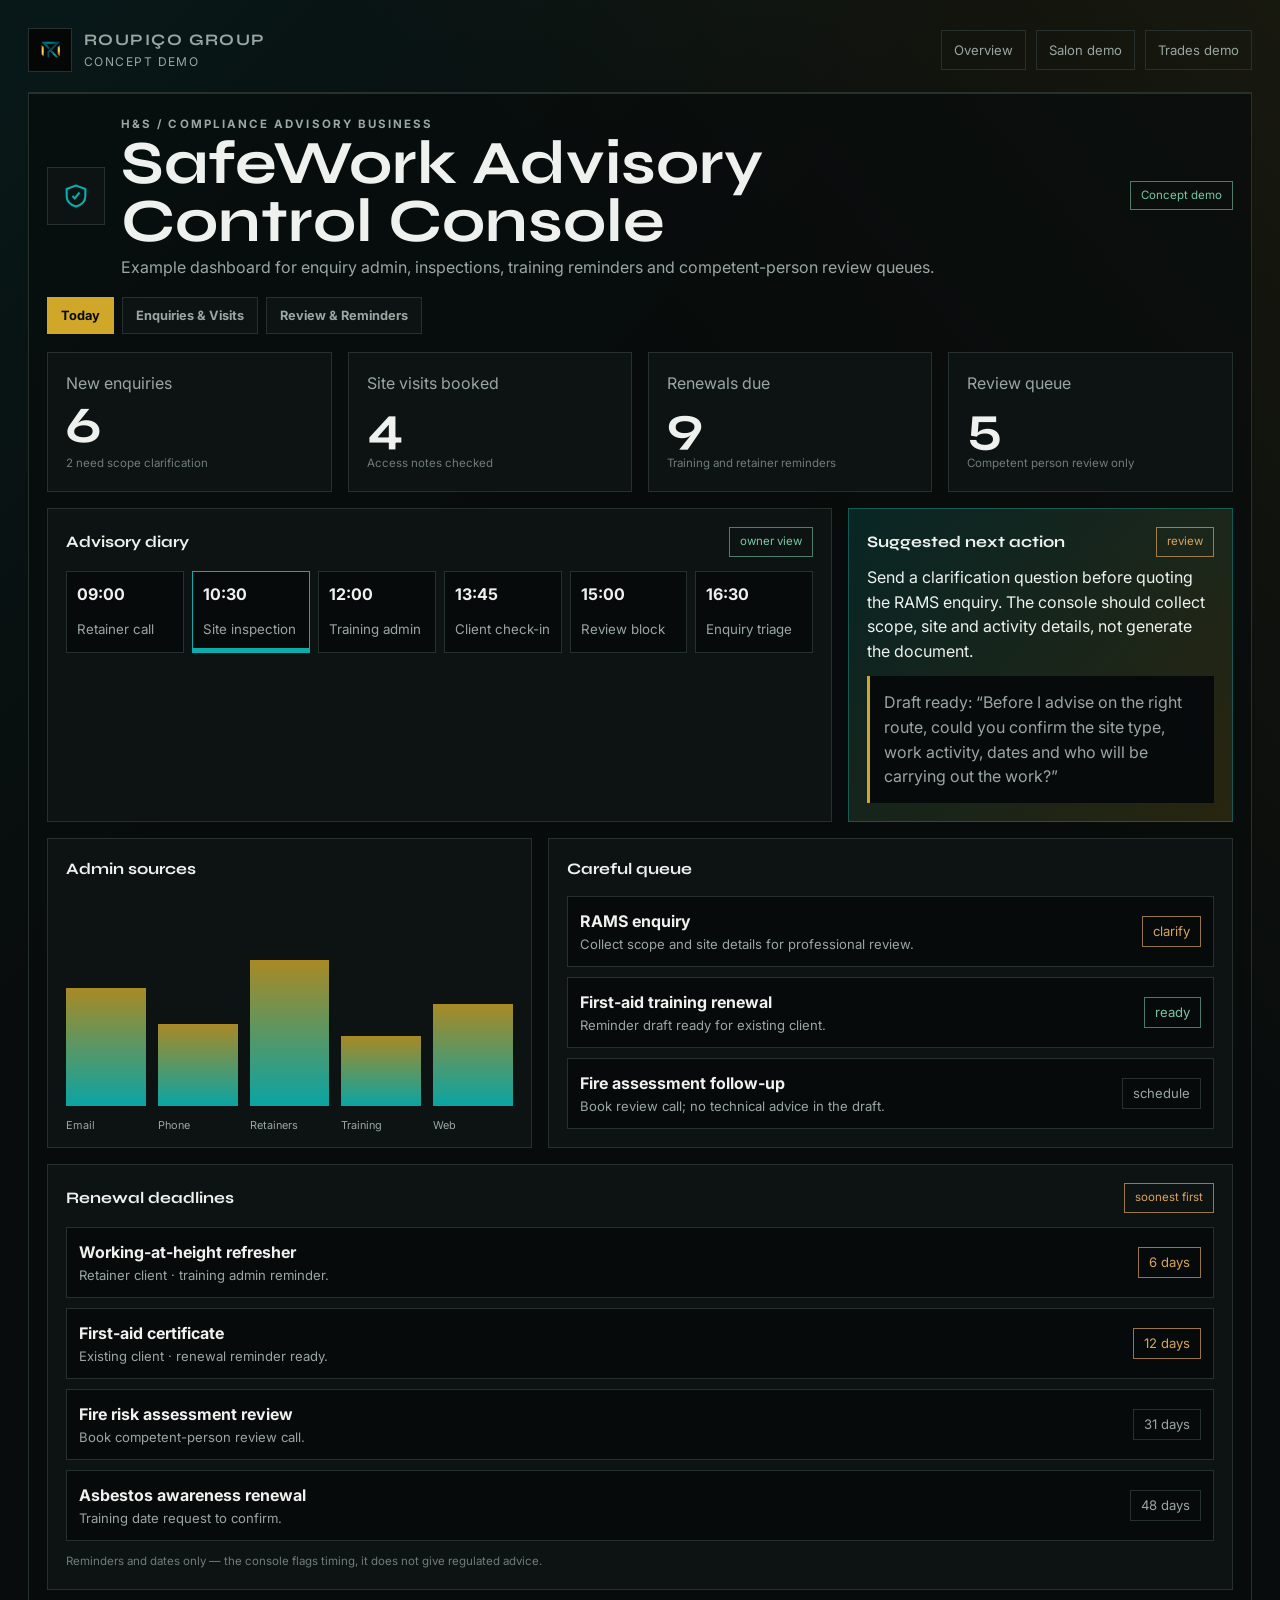
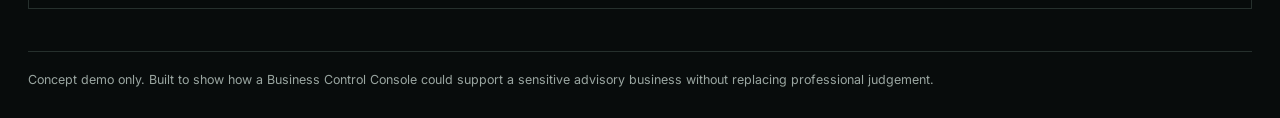
==== safety.html @ 5f0e4bad "Initial commit" ====
<!doctype html>
<html lang="en-GB">
<head>
  <meta charset="utf-8" />
  <meta name="viewport" content="width=device-width, initial-scale=1" />
  <meta name="robots" content="noindex,nofollow" />
  <title>SafeWork Advisory Control Console | Concept Demo</title>
  <link rel="preconnect" href="https://fonts.googleapis.com" />
  <link rel="preconnect" href="https://fonts.gstatic.com" crossorigin />
  <link href="https://fonts.googleapis.com/css2?family=Inter:wght@400;500;600;700;800&family=Syne:wght@500;600;700&display=swap" rel="stylesheet" />
  <link rel="stylesheet" href="./styles.css" />
</head>
<body>
  <div class="shell" data-demo-tabs>
    <header class="topbar">
      <a class="brand" href="./index.html">
        <img class="brand-logo" src="./logo-header.png" alt="" width="682" height="723" />
        <span><strong>Roupiço Group</strong> Concept demo</span>
      </a>
      <nav class="top-links" aria-label="Demo navigation">
        <a href="./index.html">Overview</a>
        <a href="./salon.html">Salon demo</a>
        <a href="./trades.html">Trades demo</a>
      </nav>
    </header>

    <main class="dashboard-shell">
      <section class="business-head">
        <div class="icon-tile" aria-hidden="true">
          <svg viewBox="0 0 24 24" fill="none" stroke="currentColor" stroke-width="1.8"><path d="M12 3 4 6v6c0 5 3.4 7.7 8 9 4.6-1.3 8-4 8-9V6l-8-3Z"/><path d="m9 12 2 2 4-5"/></svg>
        </div>
        <div>
          <p class="eyebrow">H&amp;S / compliance advisory business</p>
          <h1>SafeWork Advisory Control Console</h1>
          <p>Example dashboard for enquiry admin, inspections, training reminders and competent-person review queues.</p>
        </div>
        <span class="status-pill good">Concept demo</span>
      </section>

      <div class="tabs" role="tablist" aria-label="Health and safety demo screens">
        <button class="active" type="button" data-tab-target="today" aria-selected="true">Today</button>
        <button type="button" data-tab-target="pipeline" aria-selected="false">Enquiries & Visits</button>
        <button type="button" data-tab-target="review" aria-selected="false">Review & Reminders</button>
      </div>

      <section class="screen active" data-tab-panel="today">
        <div class="screen-grid">
          <article class="panel span-3">
            <div class="metric"><span>New enquiries</span><strong>6</strong><small>2 need scope clarification</small></div>
          </article>
          <article class="panel span-3">
            <div class="metric"><span>Site visits booked</span><strong>4</strong><small>Access notes checked</small></div>
          </article>
          <article class="panel span-3">
            <div class="metric"><span>Renewals due</span><strong>9</strong><small>Training and retainer reminders</small></div>
          </article>
          <article class="panel span-3">
            <div class="metric"><span>Review queue</span><strong>5</strong><small>Competent person review only</small></div>
          </article>

          <article class="panel span-8">
            <div class="panel-title"><h2>Advisory diary</h2><span class="status-pill good">owner view</span></div>
            <div class="calendar-strip">
              <span><strong>09:00</strong><small>Retainer call</small></span>
              <span class="active"><strong>10:30</strong><small>Site inspection</small></span>
              <span><strong>12:00</strong><small>Training admin</small></span>
              <span><strong>13:45</strong><small>Client check-in</small></span>
              <span><strong>15:00</strong><small>Review block</small></span>
              <span><strong>16:30</strong><small>Enquiry triage</small></span>
            </div>
          </article>

          <aside class="panel span-4 assistant-strip">
            <div class="panel-title"><h2>Suggested next action</h2><span class="status-pill warn">review</span></div>
            <p>Send a clarification question before quoting the RAMS enquiry. The console should collect scope, site and activity details, not generate the document.</p>
            <div class="draft-box">Draft ready: “Before I advise on the right route, could you confirm the site type, work activity, dates and who will be carrying out the work?”</div>
          </aside>

          <article class="panel span-5">
            <div class="panel-title"><h2>Admin sources</h2></div>
            <div class="chart-bars">
              <div style="min-height:118px" data-label="Email"></div>
              <div style="min-height:82px" data-label="Phone"></div>
              <div style="min-height:146px" data-label="Retainers"></div>
              <div style="min-height:70px" data-label="Training"></div>
              <div style="min-height:102px" data-label="Web"></div>
            </div>
          </article>

          <article class="panel span-7">
            <div class="panel-title"><h2>Careful queue</h2></div>
            <div class="lane-list">
              <div class="lane"><div><strong>RAMS enquiry</strong><span>Collect scope and site details for professional review.</span></div><span class="status-pill warn">clarify</span></div>
              <div class="lane"><div><strong>First-aid training renewal</strong><span>Reminder draft ready for existing client.</span></div><span class="status-pill good">ready</span></div>
              <div class="lane"><div><strong>Fire assessment follow-up</strong><span>Book review call; no technical advice in the draft.</span></div><span class="status-pill">schedule</span></div>
            </div>
          </article>

          <article class="panel span-12">
            <div class="panel-title"><h2>Renewal deadlines</h2><span class="status-pill warn">soonest first</span></div>
            <div class="lane-list">
              <div class="lane"><div><strong>Working-at-height refresher</strong><span>Retainer client · training admin reminder.</span></div><span class="status-pill warn">6 days</span></div>
              <div class="lane"><div><strong>First-aid certificate</strong><span>Existing client · renewal reminder ready.</span></div><span class="status-pill warn">12 days</span></div>
              <div class="lane"><div><strong>Fire risk assessment review</strong><span>Book competent-person review call.</span></div><span class="status-pill">31 days</span></div>
              <div class="lane"><div><strong>Asbestos awareness renewal</strong><span>Training date request to confirm.</span></div><span class="status-pill">48 days</span></div>
            </div>
            <p class="fine">Reminders and dates only — the console flags timing, it does not give regulated advice.</p>
          </article>
        </div>
      </section>

      <section class="screen" data-tab-panel="pipeline" hidden>
        <div class="screen-grid">
          <article class="panel span-12">
            <div class="panel-title"><h2>Enquiry and visit flow</h2><span class="status-pill good">admin support only</span></div>
            <div class="quote-pipeline">
              <div class="quote-stage">
                <h3>New</h3>
                <div class="job-card">Warehouse inspection enquiry</div>
                <div class="job-card">Training date request</div>
              </div>
              <div class="quote-stage">
                <h3>Needs scope</h3>
                <div class="job-card">RAMS support question</div>
                <div class="job-card">Fire assessment follow-up</div>
              </div>
              <div class="quote-stage">
                <h3>Visit booked</h3>
                <div class="job-card">Construction site review</div>
                <div class="job-card">Office inspection</div>
              </div>
              <div class="quote-stage">
                <h3>Review</h3>
                <div class="job-card">Advisor notes to check</div>
                <div class="job-card">Client action list</div>
              </div>
            </div>
          </article>

          <article class="panel span-5">
            <div class="panel-title"><h2>Scope completeness</h2></div>
            <div class="donut" style="--value:71%" data-label="71%"></div>
            <p class="muted">Example: enquiries with enough detail for the advisor to assess the next step.</p>
          </article>

          <article class="panel span-7">
            <div class="panel-title"><h2>Information needed</h2></div>
            <div class="proof-grid">
              <div class="proof-item"><span class="proof-dot"></span><span>Site address and type</span></div>
              <div class="proof-item"><span class="proof-dot"></span><span>Work activity summary</span></div>
              <div class="proof-item"><span class="proof-dot"></span><span>Dates and access notes</span></div>
              <div class="proof-item"><span class="proof-dot"></span><span>Competent reviewer assigned</span></div>
            </div>
          </article>

          <aside class="panel span-12 assistant-strip">
            <div class="panel-title"><h2>Boundary prompt</h2><span class="status-pill warn">important</span></div>
            <p>This console does not generate RAMS, fire risk assessments, policies or compliance advice. It helps collect admin details, organise queues and prepare items for qualified human review.</p>
          </aside>
        </div>
      </section>

      <section class="screen" data-tab-panel="review" hidden>
        <div class="screen-grid">
          <article class="panel span-4">
            <div class="panel-title"><h2>Review queue</h2></div>
            <div class="money-row"><span>Advisor review needed</span><strong>5</strong></div>
            <div class="money-row"><span>Client clarification needed</span><strong>3</strong></div>
            <div class="money-row"><span>Admin formatting ready</span><strong>4</strong></div>
          </article>

          <article class="panel span-4">
            <div class="panel-title"><h2>Reminder mix</h2></div>
            <div class="chart-bars">
              <div style="min-height:128px" data-label="Training"></div>
              <div style="min-height:92px" data-label="Retainer"></div>
              <div style="min-height:150px" data-label="Inspection"></div>
              <div style="min-height:66px" data-label="Docs"></div>
              <div style="min-height:108px" data-label="Calls"></div>
            </div>
          </article>

          <article class="panel span-4">
            <div class="panel-title"><h2>Safe-use checklist</h2></div>
            <div class="lane-list">
              <div class="lane"><div><strong>No regulated drafting</strong><span>AI does not write compliance documents.</span></div><span class="status-pill good">locked</span></div>
              <div class="lane"><div><strong>Human review</strong><span>Advisor checks every technical point.</span></div><span class="status-pill good">required</span></div>
              <div class="lane"><div><strong>Admin only</strong><span>Use for reminders, sorting and formatting.</span></div><span class="status-pill">scope</span></div>
            </div>
          </article>

          <article class="panel span-12">
            <div class="panel-title"><h2>Nothing slipping through</h2><span class="status-pill warn">flags what gets forgotten</span></div>
            <div class="lane-list">
              <div class="lane"><div><strong>Enquiries waiting on a reply over 48h</strong><span>Scope question sent, no client response chased.</span></div><span class="status-pill warn">3</span></div>
              <div class="lane"><div><strong>Renewals with no reminder sent</strong><span>Due date approaching, draft not yet issued.</span></div><span class="status-pill warn">2</span></div>
              <div class="lane"><div><strong>Items waiting on competent-person review</strong><span>Sitting in the queue longer than usual.</span></div><span class="status-pill">5</span></div>
            </div>
            <p class="fine">Example queue — admin tracking only, surfaced for human follow-up, not a results claim.</p>
          </article>

          <aside class="panel span-12 assistant-strip">
            <div class="panel-title"><h2>Reminder draft ready</h2><span class="status-pill warn">not sent</span></div>
            <p>“Just a quick reminder that your training renewal is approaching. If helpful, we can arrange a short call to confirm dates and the right next step.”</p>
          </aside>
        </div>
      </section>
    </main>

    <footer class="footer">Concept demo only. Built to show how a Business Control Console could support a sensitive advisory business without replacing professional judgement.</footer>
  </div>
  <script src="./demo.js" defer></script>
</body>
</html>
---- styles.css ----
:root {
  --bg: #080c0c;
  --surface: #0d1312;
  --surface-2: #111917;
  --line: #26302d;
  --text: #eef1ee;
  --muted: #9aa6a1;
  --quiet: #6f7c77;
  --teal: #0aacac;
  --teal-soft: rgba(10, 172, 172, 0.16);
  --gold: #d0a729;
  --gold-soft: rgba(208, 167, 41, 0.16);
  --rose: #d989a3;
  --blue: #79a7d8;
  --green: #78c6a3;
  --warning: #d8a35d;
  --display: "Syne", "Inter", Arial, sans-serif;
  --body: "Inter", Arial, sans-serif;
}

* {
  box-sizing: border-box;
}

html {
  scroll-behavior: smooth;
}

body {
  margin: 0;
  min-height: 100vh;
  background:
    linear-gradient(135deg, rgba(10, 172, 172, 0.08), transparent 34%),
    linear-gradient(230deg, rgba(208, 167, 41, 0.08), transparent 35%),
    var(--bg);
  color: var(--text);
  font-family: var(--body);
  line-height: 1.55;
}

a {
  color: inherit;
}

.shell {
  margin: 0 auto;
  max-width: 1280px;
  padding: 28px;
}

.topbar {
  align-items: center;
  border-bottom: 1px solid var(--line);
  display: flex;
  justify-content: space-between;
  gap: 18px;
  padding: 0 0 20px;
}

.brand {
  align-items: center;
  display: flex;
  gap: 12px;
  text-decoration: none;
}

.brand-logo {
  background: #050707;
  border: 1px solid var(--line);
  height: 44px;
  object-fit: contain;
  padding: 5px;
  width: 44px;
}

.brand-mark {
  align-items: center;
  border: 1px solid var(--teal);
  color: var(--teal);
  display: flex;
  font-family: var(--display);
  font-size: 0.78rem;
  font-weight: 700;
  height: 42px;
  justify-content: center;
  width: 42px;
}

.brand span {
  color: var(--muted);
  display: block;
  font-size: 0.75rem;
  letter-spacing: 0.12em;
  text-transform: uppercase;
}

.brand strong {
  display: block;
  font-family: var(--display);
  font-size: 1rem;
}

.top-links {
  display: flex;
  flex-wrap: wrap;
  gap: 10px;
}

.top-links a,
.button-link {
  border: 1px solid var(--line);
  color: var(--muted);
  font-size: 0.82rem;
  padding: 9px 12px;
  text-decoration: none;
}

.top-links a:hover,
.button-link:hover {
  border-color: var(--teal);
  color: var(--text);
}

.hero {
  display: grid;
  gap: 34px;
  grid-template-columns: 1.05fr 0.95fr;
  padding: 64px 0 42px;
}

.eyebrow,
.kicker {
  color: var(--teal);
  font-size: 0.72rem;
  font-weight: 700;
  letter-spacing: 0.18em;
  margin: 0 0 14px;
  text-transform: uppercase;
}

h1,
h2,
h3 {
  font-family: var(--display);
  margin: 0;
}

h1 {
  font-size: clamp(3rem, 7vw, 6rem);
  line-height: 0.95;
  max-width: 850px;
}

h1 em,
.gold {
  color: var(--gold);
  font-style: normal;
}

.hero-copy {
  color: var(--muted);
  font-size: 1.02rem;
  max-width: 780px;
}

.hero-actions {
  display: flex;
  flex-wrap: wrap;
  gap: 12px;
  margin-top: 28px;
}

.button-link.primary {
  background: var(--gold);
  border-color: var(--gold);
  color: #070908;
  font-weight: 800;
}

.concept-note {
  background: var(--surface);
  border: 1px solid var(--line);
  display: grid;
  gap: 18px;
  grid-template-columns: 58px 1fr;
  padding: 24px;
}

.concept-note svg,
.icon-tile svg,
.panel-title svg {
  color: var(--teal);
  height: 28px;
  width: 28px;
}

.concept-note strong {
  display: block;
  font-family: var(--display);
  margin-bottom: 5px;
}

.concept-note p {
  color: var(--muted);
  margin: 0;
}

.demo-grid {
  display: grid;
  gap: 18px;
  grid-template-columns: repeat(3, minmax(0, 1fr));
  margin: 28px 0 56px;
}

.demo-card {
  background: var(--surface);
  border: 1px solid var(--line);
  display: grid;
  gap: 22px;
  grid-template-columns: 1fr;
  min-height: 330px;
  overflow: hidden;
  padding: 24px;
  text-decoration: none;
}

.demo-card:hover {
  border-color: rgba(10, 172, 172, 0.65);
}

.dashboard-preview {
  align-self: stretch;
  background: #070a0a;
  border: 1px solid var(--line);
  display: grid;
  gap: 12px;
  grid-template-rows: auto 1fr auto;
  min-height: 190px;
  padding: 14px;
}

.preview-line {
  background: var(--surface-2);
  height: 8px;
}

.preview-bars {
  align-items: end;
  display: grid;
  gap: 8px;
  grid-template-columns: repeat(5, 1fr);
}

.preview-bars span {
  background: linear-gradient(to top, var(--teal), var(--gold));
  display: block;
  min-height: 42px;
}

.preview-bars span:nth-child(2) { min-height: 86px; }
.preview-bars span:nth-child(3) { min-height: 58px; }
.preview-bars span:nth-child(4) { min-height: 112px; }
.preview-bars span:nth-child(5) { min-height: 72px; }

.mini-flow {
  display: grid;
  gap: 8px;
  grid-template-columns: repeat(3, 1fr);
}

.mini-flow span {
  border: 1px solid var(--line);
  color: var(--quiet);
  font-size: 0.66rem;
  padding: 8px;
  text-align: center;
}

.demo-card h2 {
  font-size: 1.8rem;
  margin-bottom: 10px;
}

.demo-card p {
  color: var(--muted);
  margin: 0 0 18px;
}

.tag-row {
  display: flex;
  flex-wrap: wrap;
  gap: 8px;
}

.tag,
.status-pill {
  border: 1px solid var(--line);
  color: var(--muted);
  display: inline-flex;
  font-size: 0.72rem;
  gap: 6px;
  line-height: 1;
  padding: 8px 10px;
}

.status-pill.good {
  border-color: rgba(120, 198, 163, 0.6);
  color: var(--green);
}

.status-pill.warn {
  border-color: rgba(216, 163, 93, 0.7);
  color: var(--warning);
}

.section {
  border-top: 1px solid var(--line);
  padding: 48px 0;
}

.section-head {
  align-items: end;
  display: flex;
  gap: 24px;
  justify-content: space-between;
  margin-bottom: 24px;
}

.section-head h2 {
  font-size: clamp(2rem, 4vw, 3.8rem);
  max-width: 760px;
}

.section-head p {
  color: var(--muted);
  margin: 0;
  max-width: 460px;
}

.dashboard-shell {
  background: rgba(8, 12, 12, 0.72);
  border: 1px solid var(--line);
  padding: 18px;
}

.business-head {
  align-items: center;
  display: grid;
  gap: 16px;
  grid-template-columns: auto 1fr auto;
  margin-bottom: 18px;
}

.icon-tile {
  align-items: center;
  background: var(--surface);
  border: 1px solid var(--line);
  display: flex;
  height: 58px;
  justify-content: center;
  width: 58px;
}

.business-head h1 {
  font-size: clamp(2rem, 4.8vw, 4.6rem);
}

.business-head p {
  color: var(--muted);
  margin: 4px 0 0;
}

.tabs {
  display: flex;
  flex-wrap: wrap;
  gap: 8px;
  margin-bottom: 18px;
}

.tabs button {
  background: var(--surface);
  border: 1px solid var(--line);
  color: var(--muted);
  cursor: pointer;
  font: 700 0.8rem var(--body);
  padding: 10px 13px;
}

.tabs button.active {
  background: var(--gold);
  border-color: var(--gold);
  color: #070908;
}

.screen {
  display: none;
}

.screen.active {
  display: block;
}

.screen-grid {
  display: grid;
  gap: 16px;
  grid-template-columns: repeat(12, 1fr);
}

.panel {
  background: var(--surface);
  border: 1px solid var(--line);
  min-height: 120px;
  padding: 18px;
}

.panel.span-3 { grid-column: span 3; }
.panel.span-4 { grid-column: span 4; }
.panel.span-5 { grid-column: span 5; }
.panel.span-6 { grid-column: span 6; }
.panel.span-7 { grid-column: span 7; }
.panel.span-8 { grid-column: span 8; }
.panel.span-12 { grid-column: span 12; }

.panel-title {
  align-items: center;
  display: flex;
  gap: 10px;
  justify-content: space-between;
  margin-bottom: 14px;
}

.panel-title h2,
.panel-title h3 {
  font-size: 1rem;
}

.metric {
  display: grid;
  gap: 4px;
}

.metric strong {
  font-family: var(--display);
  font-size: clamp(2rem, 4vw, 3.4rem);
  line-height: 1;
}

.metric span,
.muted {
  color: var(--muted);
}

.metric small,
.fine {
  color: var(--quiet);
  font-size: 0.72rem;
}

.calendar-strip {
  display: grid;
  gap: 8px;
  grid-template-columns: repeat(6, 1fr);
}

.calendar-strip span {
  background: #070a0a;
  border: 1px solid var(--line);
  min-height: 82px;
  padding: 10px;
}

.calendar-strip strong,
.calendar-strip small {
  display: block;
}

.calendar-strip small {
  color: var(--muted);
  margin-top: 12px;
}

.calendar-strip .active {
  border-color: var(--teal);
  box-shadow: inset 0 -4px 0 var(--teal);
}

.lane-list {
  display: grid;
  gap: 10px;
}

.lane {
  align-items: center;
  background: #070a0a;
  border: 1px solid var(--line);
  display: grid;
  gap: 12px;
  grid-template-columns: 1fr auto;
  padding: 12px;
}

.lane strong,
.lane span {
  display: block;
}

.lane span {
  color: var(--muted);
  font-size: 0.82rem;
}

.chart-bars {
  align-items: end;
  display: grid;
  gap: 12px;
  grid-template-columns: repeat(5, 1fr);
  min-height: 210px;
}

.chart-bars div {
  background: linear-gradient(to top, rgba(10, 172, 172, 0.95), rgba(208, 167, 41, 0.8));
  min-height: 42px;
  position: relative;
}

.chart-bars div::after {
  bottom: -28px;
  color: var(--muted);
  content: attr(data-label);
  font-size: 0.68rem;
  left: 0;
  position: absolute;
}

.donut {
  --value: 72%;
  align-items: center;
  background: conic-gradient(var(--teal) var(--value), #1b2522 0);
  border-radius: 50%;
  display: flex;
  height: 168px;
  justify-content: center;
  margin: 12px auto;
  width: 168px;
}

.donut::before {
  align-items: center;
  background: var(--surface);
  border-radius: 50%;
  color: var(--text);
  content: attr(data-label);
  display: flex;
  font-family: var(--display);
  font-size: 1.45rem;
  height: 112px;
  justify-content: center;
  width: 112px;
}

.workflow-map {
  display: grid;
  gap: 10px;
  grid-template-columns: repeat(4, 1fr);
}

.workflow-step {
  background: #070a0a;
  border: 1px solid var(--line);
  min-height: 128px;
  padding: 14px;
}

.workflow-step b {
  color: var(--gold);
  display: block;
  font-size: 0.78rem;
  margin-bottom: 8px;
}

.workflow-step span {
  color: var(--muted);
  display: block;
  font-size: 0.84rem;
}

.assistant-strip {
  background: linear-gradient(135deg, var(--teal-soft), var(--gold-soft));
  border: 1px solid rgba(10, 172, 172, 0.4);
}

.assistant-strip .panel-title {
  margin-bottom: 8px;
}

.assistant-strip p {
  color: var(--text);
  margin: 0;
}

.draft-box {
  background: #070a0a;
  border-left: 3px solid var(--gold);
  color: var(--muted);
  margin-top: 12px;
  padding: 14px;
}

.proof-grid {
  display: grid;
  gap: 10px;
  grid-template-columns: repeat(2, 1fr);
}

.proof-item {
  align-items: center;
  background: #070a0a;
  border: 1px solid var(--line);
  display: flex;
  gap: 10px;
  padding: 12px;
}

.proof-dot {
  background: var(--teal);
  display: inline-block;
  height: 10px;
  width: 10px;
}

.quote-pipeline {
  display: grid;
  gap: 12px;
  grid-template-columns: repeat(4, 1fr);
}

.quote-stage {
  background: #070a0a;
  border: 1px solid var(--line);
  min-height: 190px;
  padding: 12px;
}

.quote-stage h3 {
  color: var(--muted);
  font-size: 0.78rem;
  margin-bottom: 12px;
  text-transform: uppercase;
}

.job-card {
  background: var(--surface-2);
  border-left: 3px solid var(--teal);
  font-size: 0.82rem;
  margin-bottom: 8px;
  padding: 10px;
}

.money-row {
  align-items: center;
  border-bottom: 1px solid var(--line);
  display: grid;
  gap: 10px;
  grid-template-columns: 1fr auto;
  padding: 12px 0;
}

.money-row:last-child {
  border-bottom: 0;
}

.metric strong.cash,
.money-row strong.cash {
  color: var(--gold);
}

.cash-figs {
  display: grid;
  gap: 16px;
  grid-template-columns: repeat(3, 1fr);
}

.fine {
  display: block;
  margin: 12px 0 0;
}

.footer {
  border-top: 1px solid var(--line);
  color: var(--muted);
  font-size: 0.78rem;
  margin-top: 42px;
  padding-top: 18px;
}

@media (max-width: 980px) {
  .hero,
  .demo-grid,
  .demo-card {
    grid-template-columns: 1fr;
  }

  .section-head,
  .topbar {
    align-items: flex-start;
    flex-direction: column;
  }

  .business-head {
    grid-template-columns: auto 1fr;
  }

  .business-head .status-pill {
    grid-column: 1 / -1;
    justify-self: start;
  }

  .panel.span-3,
  .panel.span-4,
  .panel.span-5,
  .panel.span-6,
  .panel.span-7,
  .panel.span-8 {
    grid-column: span 12;
  }

  .workflow-map,
  .quote-pipeline,
  .calendar-strip {
    grid-template-columns: repeat(2, 1fr);
  }
}

@media (max-width: 640px) {
  .shell {
    padding: 18px;
  }

  h1 {
    font-size: clamp(2.55rem, 14vw, 3.6rem);
  }

  .concept-note,
  .proof-grid,
  .workflow-map,
  .quote-pipeline,
  .calendar-strip,
  .cash-figs {
    grid-template-columns: 1fr;
  }

  .screen-grid {
    display: block;
  }

  .panel {
    margin-bottom: 14px;
  }

  .chart-bars {
    min-height: 160px;
  }
}
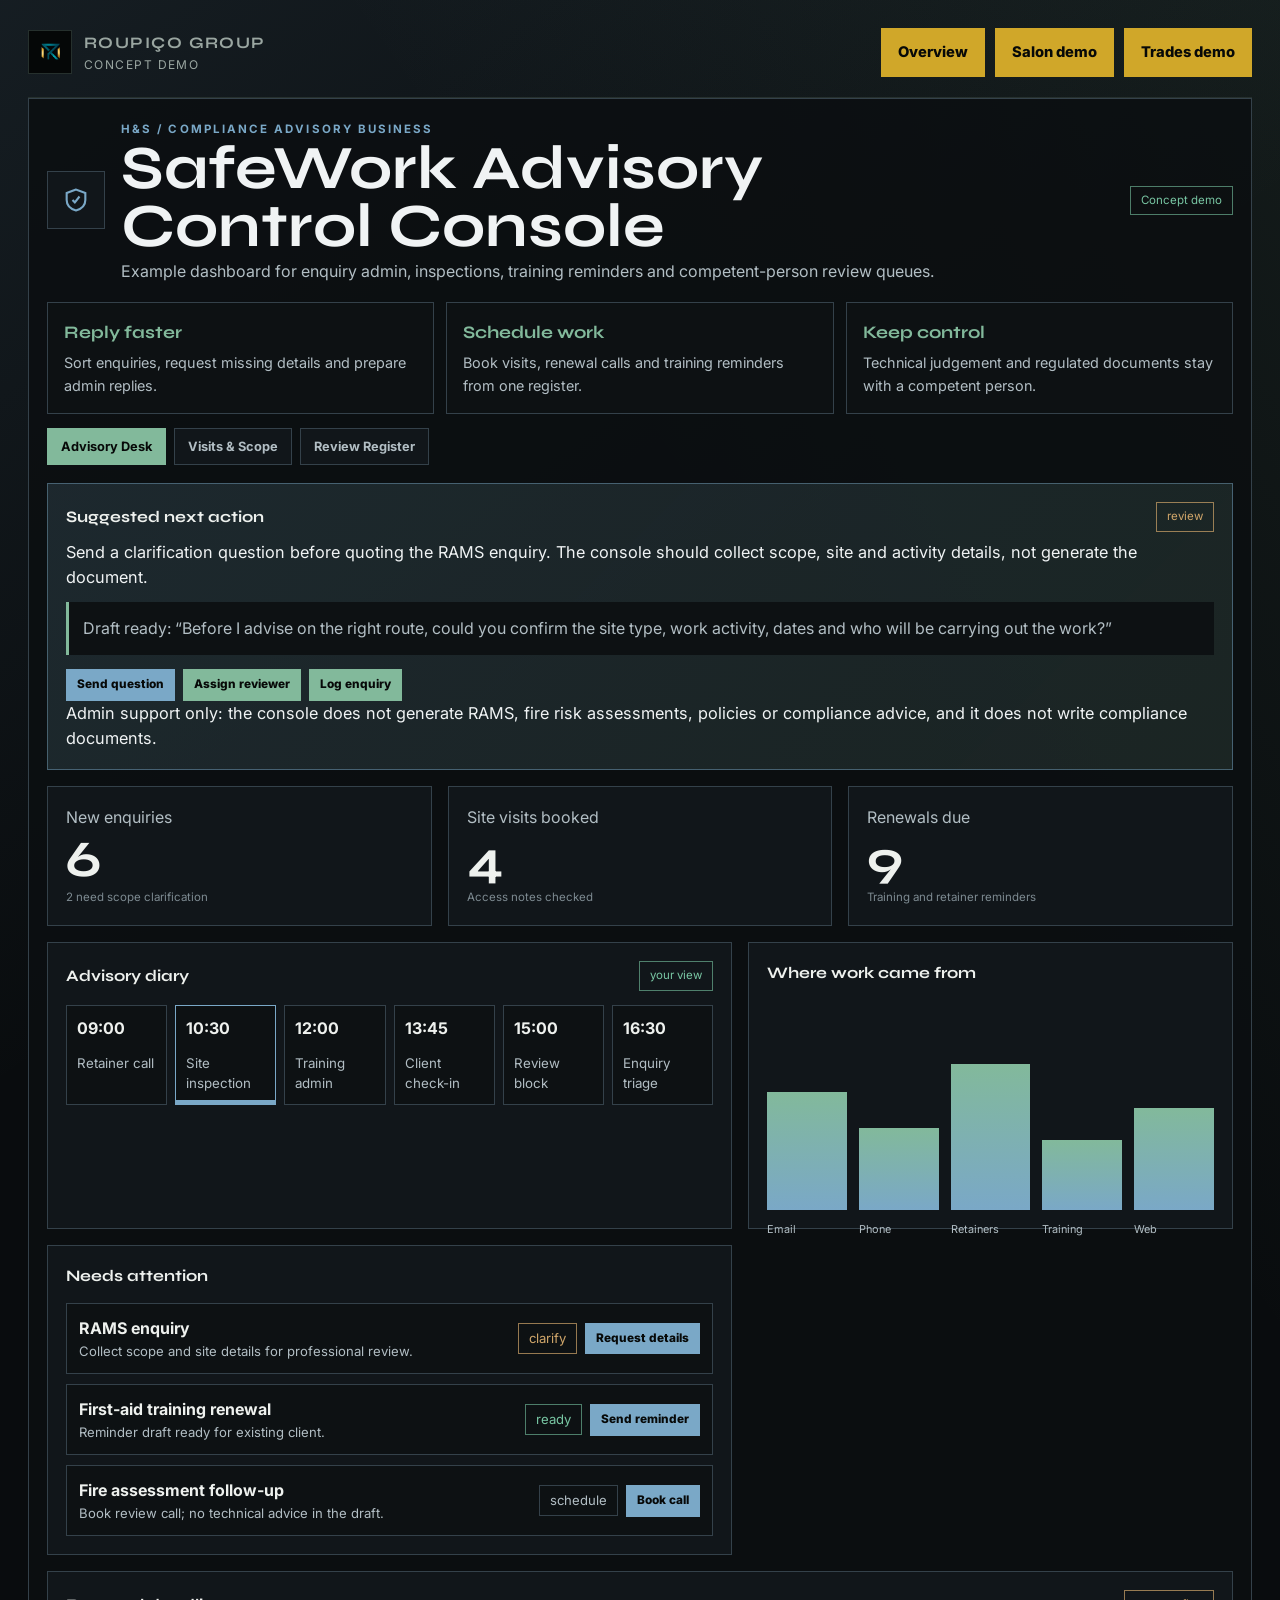
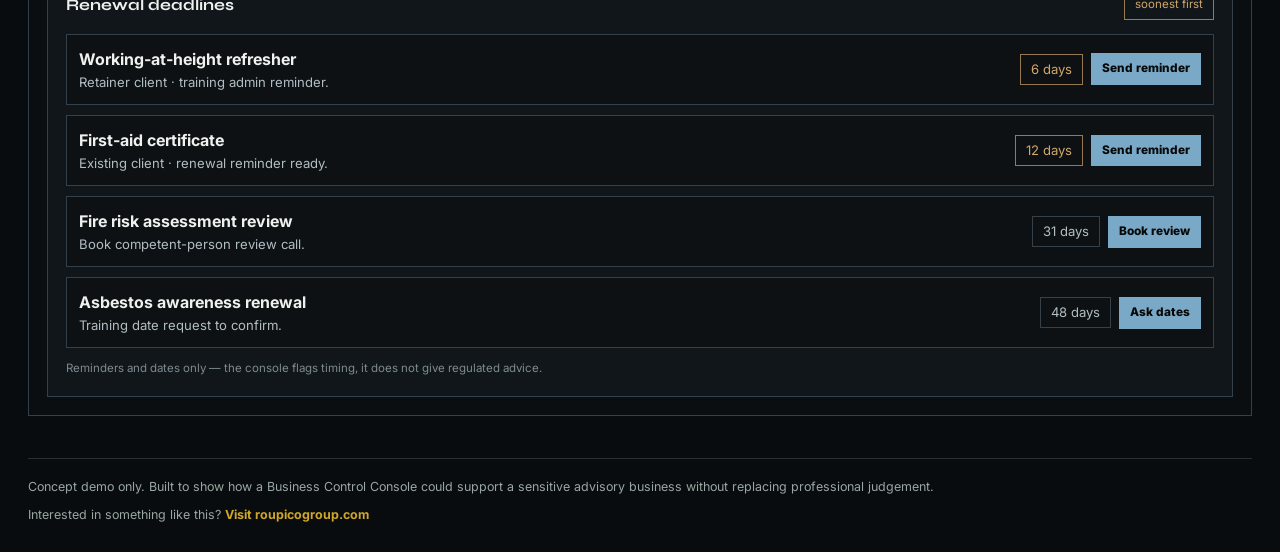
==== commit 6398460a: "Demo v5" ====
--- a/safety.html
+++ b/safety.html
@@ -10,7 +10,7 @@
   <link href="https://fonts.googleapis.com/css2?family=Inter:wght@400;500;600;700;800&family=Syne:wght@500;600;700&display=swap" rel="stylesheet" />
   <link rel="stylesheet" href="./styles.css" />
 </head>
-<body>
+<body class="theme-safety">
   <div class="shell" data-demo-tabs>
     <header class="topbar">
       <a class="brand" href="./index.html">
@@ -37,29 +37,40 @@
         <span class="status-pill good">Concept demo</span>
       </section>
 
+      <section class="help-strip" aria-label="What this demo helps with">
+        <div class="help-item"><strong>Reply faster</strong><span>Sort enquiries, request missing details and prepare admin replies.</span></div>
+        <div class="help-item"><strong>Schedule work</strong><span>Book visits, renewal calls and training reminders from one register.</span></div>
+        <div class="help-item"><strong>Keep control</strong><span>Technical judgement and regulated documents stay with a competent person.</span></div>
+      </section>
+
       <div class="tabs" role="tablist" aria-label="Health and safety demo screens">
-        <button class="active" type="button" data-tab-target="today" aria-selected="true">Today</button>
-        <button type="button" data-tab-target="pipeline" aria-selected="false">Enquiries & Visits</button>
-        <button type="button" data-tab-target="review" aria-selected="false">Review & Reminders</button>
+        <button class="active" type="button" data-tab-target="today" aria-selected="true">Advisory Desk</button>
+        <button type="button" data-tab-target="pipeline" aria-selected="false">Visits & Scope</button>
+        <button type="button" data-tab-target="review" aria-selected="false">Review Register</button>
       </div>
 
       <section class="screen active" data-tab-panel="today">
         <div class="screen-grid">
-          <article class="panel span-3">
+          <aside class="panel span-12 assistant-strip action-focus">
+            <div class="panel-title"><h2>Suggested next action</h2><span class="status-pill warn">review</span></div>
+            <p>Send a clarification question before quoting the RAMS enquiry. The console should collect scope, site and activity details, not generate the document.</p>
+            <div class="draft-box">Draft ready: “Before I advise on the right route, could you confirm the site type, work activity, dates and who will be carrying out the work?”</div>
+            <div class="action-row"><button type="button">Send question</button><button type="button">Assign reviewer</button><button type="button">Log enquiry</button></div>
+            <p class="fine">Admin support only: the console does not generate RAMS, fire risk assessments, policies or compliance advice, and it does not write compliance documents.</p>
+          </aside>
+
+          <article class="panel span-4">
             <div class="metric"><span>New enquiries</span><strong>6</strong><small>2 need scope clarification</small></div>
           </article>
-          <article class="panel span-3">
+          <article class="panel span-4">
             <div class="metric"><span>Site visits booked</span><strong>4</strong><small>Access notes checked</small></div>
           </article>
-          <article class="panel span-3">
+          <article class="panel span-4">
             <div class="metric"><span>Renewals due</span><strong>9</strong><small>Training and retainer reminders</small></div>
           </article>
-          <article class="panel span-3">
-            <div class="metric"><span>Review queue</span><strong>5</strong><small>Competent person review only</small></div>
-          </article>
-
-          <article class="panel span-8">
-            <div class="panel-title"><h2>Advisory diary</h2><span class="status-pill good">owner view</span></div>
+
+          <article class="panel span-7">
+            <div class="panel-title"><h2>Advisory diary</h2><span class="status-pill good">your view</span></div>
             <div class="calendar-strip">
               <span><strong>09:00</strong><small>Retainer call</small></span>
               <span class="active"><strong>10:30</strong><small>Site inspection</small></span>
@@ -70,14 +81,8 @@
             </div>
           </article>
 
-          <aside class="panel span-4 assistant-strip">
-            <div class="panel-title"><h2>Suggested next action</h2><span class="status-pill warn">review</span></div>
-            <p>Send a clarification question before quoting the RAMS enquiry. The console should collect scope, site and activity details, not generate the document.</p>
-            <div class="draft-box">Draft ready: “Before I advise on the right route, could you confirm the site type, work activity, dates and who will be carrying out the work?”</div>
-          </aside>
-
           <article class="panel span-5">
-            <div class="panel-title"><h2>Admin sources</h2></div>
+            <div class="panel-title"><h2>Where work came from</h2></div>
             <div class="chart-bars">
               <div style="min-height:118px" data-label="Email"></div>
               <div style="min-height:82px" data-label="Phone"></div>
@@ -88,21 +93,21 @@
           </article>
 
           <article class="panel span-7">
-            <div class="panel-title"><h2>Careful queue</h2></div>
-            <div class="lane-list">
-              <div class="lane"><div><strong>RAMS enquiry</strong><span>Collect scope and site details for professional review.</span></div><span class="status-pill warn">clarify</span></div>
-              <div class="lane"><div><strong>First-aid training renewal</strong><span>Reminder draft ready for existing client.</span></div><span class="status-pill good">ready</span></div>
-              <div class="lane"><div><strong>Fire assessment follow-up</strong><span>Book review call; no technical advice in the draft.</span></div><span class="status-pill">schedule</span></div>
+            <div class="panel-title"><h2>Needs attention</h2></div>
+            <div class="lane-list">
+              <div class="lane"><div><strong>RAMS enquiry</strong><span>Collect scope and site details for professional review.</span></div><div class="lane-actions"><span class="status-pill warn">clarify</span><button type="button">Request details</button></div></div>
+              <div class="lane"><div><strong>First-aid training renewal</strong><span>Reminder draft ready for existing client.</span></div><div class="lane-actions"><span class="status-pill good">ready</span><button type="button">Send reminder</button></div></div>
+              <div class="lane"><div><strong>Fire assessment follow-up</strong><span>Book review call; no technical advice in the draft.</span></div><div class="lane-actions"><span class="status-pill">schedule</span><button type="button">Book call</button></div></div>
             </div>
           </article>
 
           <article class="panel span-12">
             <div class="panel-title"><h2>Renewal deadlines</h2><span class="status-pill warn">soonest first</span></div>
             <div class="lane-list">
-              <div class="lane"><div><strong>Working-at-height refresher</strong><span>Retainer client · training admin reminder.</span></div><span class="status-pill warn">6 days</span></div>
-              <div class="lane"><div><strong>First-aid certificate</strong><span>Existing client · renewal reminder ready.</span></div><span class="status-pill warn">12 days</span></div>
-              <div class="lane"><div><strong>Fire risk assessment review</strong><span>Book competent-person review call.</span></div><span class="status-pill">31 days</span></div>
-              <div class="lane"><div><strong>Asbestos awareness renewal</strong><span>Training date request to confirm.</span></div><span class="status-pill">48 days</span></div>
+              <div class="lane"><div><strong>Working-at-height refresher</strong><span>Retainer client · training admin reminder.</span></div><div class="lane-actions"><span class="status-pill warn">6 days</span><button type="button">Send reminder</button></div></div>
+              <div class="lane"><div><strong>First-aid certificate</strong><span>Existing client · renewal reminder ready.</span></div><div class="lane-actions"><span class="status-pill warn">12 days</span><button type="button">Send reminder</button></div></div>
+              <div class="lane"><div><strong>Fire risk assessment review</strong><span>Book competent-person review call.</span></div><div class="lane-actions"><span class="status-pill">31 days</span><button type="button">Book review</button></div></div>
+              <div class="lane"><div><strong>Asbestos awareness renewal</strong><span>Training date request to confirm.</span></div><div class="lane-actions"><span class="status-pill">48 days</span><button type="button">Ask dates</button></div></div>
             </div>
             <p class="fine">Reminders and dates only — the console flags timing, it does not give regulated advice.</p>
           </article>
@@ -116,29 +121,29 @@
             <div class="quote-pipeline">
               <div class="quote-stage">
                 <h3>New</h3>
-                <div class="job-card">Warehouse inspection enquiry</div>
-                <div class="job-card">Training date request</div>
+                <div class="job-card"><strong>Warehouse inspection enquiry</strong><button type="button">Log scope</button></div>
+                <div class="job-card"><strong>Training date request</strong><button type="button">Offer dates</button></div>
               </div>
               <div class="quote-stage">
                 <h3>Needs scope</h3>
-                <div class="job-card">RAMS support question</div>
-                <div class="job-card">Fire assessment follow-up</div>
+                <div class="job-card"><strong>RAMS support question</strong><button type="button">Request details</button></div>
+                <div class="job-card"><strong>Fire assessment follow-up</strong><button type="button">Book call</button></div>
               </div>
               <div class="quote-stage">
                 <h3>Visit booked</h3>
-                <div class="job-card">Construction site review</div>
-                <div class="job-card">Office inspection</div>
+                <div class="job-card"><strong>Construction site review</strong><button type="button">Open visit</button></div>
+                <div class="job-card"><strong>Office inspection</strong><button type="button">Confirm access</button></div>
               </div>
               <div class="quote-stage">
                 <h3>Review</h3>
-                <div class="job-card">Advisor notes to check</div>
-                <div class="job-card">Client action list</div>
+                <div class="job-card"><strong>Advisor notes to check</strong><button type="button">Open review</button></div>
+                <div class="job-card"><strong>Client action list</strong><button type="button">Format list</button></div>
               </div>
             </div>
           </article>
 
           <article class="panel span-5">
-            <div class="panel-title"><h2>Scope completeness</h2></div>
+            <div class="panel-title"><h2>Ready for review</h2></div>
             <div class="donut" style="--value:71%" data-label="71%"></div>
             <p class="muted">Example: enquiries with enough detail for the advisor to assess the next step.</p>
           </article>
@@ -154,7 +159,7 @@
           </article>
 
           <aside class="panel span-12 assistant-strip">
-            <div class="panel-title"><h2>Boundary prompt</h2><span class="status-pill warn">important</span></div>
+            <div class="panel-title"><h2>Safety boundary</h2><span class="status-pill warn">important</span></div>
             <p>This console does not generate RAMS, fire risk assessments, policies or compliance advice. It helps collect admin details, organise queues and prepare items for qualified human review.</p>
           </aside>
         </div>
@@ -163,10 +168,10 @@
       <section class="screen" data-tab-panel="review" hidden>
         <div class="screen-grid">
           <article class="panel span-4">
-            <div class="panel-title"><h2>Review queue</h2></div>
-            <div class="money-row"><span>Advisor review needed</span><strong>5</strong></div>
-            <div class="money-row"><span>Client clarification needed</span><strong>3</strong></div>
-            <div class="money-row"><span>Admin formatting ready</span><strong>4</strong></div>
+            <div class="panel-title"><h2>Waiting for your check</h2></div>
+            <div class="money-row"><span>Advisor review needed</span><strong>5</strong><button type="button">Open queue</button></div>
+            <div class="money-row"><span>Client clarification needed</span><strong>3</strong><button type="button">Send questions</button></div>
+            <div class="money-row"><span>Admin formatting ready</span><strong>4</strong><button type="button">Format docs</button></div>
           </article>
 
           <article class="panel span-4">
@@ -183,33 +188,36 @@
           <article class="panel span-4">
             <div class="panel-title"><h2>Safe-use checklist</h2></div>
             <div class="lane-list">
-              <div class="lane"><div><strong>No regulated drafting</strong><span>AI does not write compliance documents.</span></div><span class="status-pill good">locked</span></div>
+              <div class="lane"><div><strong>No regulated drafting</strong><span>The console does not write compliance documents.</span></div><span class="status-pill good">locked</span></div>
               <div class="lane"><div><strong>Human review</strong><span>Advisor checks every technical point.</span></div><span class="status-pill good">required</span></div>
               <div class="lane"><div><strong>Admin only</strong><span>Use for reminders, sorting and formatting.</span></div><span class="status-pill">scope</span></div>
             </div>
           </article>
 
           <article class="panel span-12">
-            <div class="panel-title"><h2>Nothing slipping through</h2><span class="status-pill warn">flags what gets forgotten</span></div>
-            <div class="lane-list">
-              <div class="lane"><div><strong>Enquiries waiting on a reply over 48h</strong><span>Scope question sent, no client response chased.</span></div><span class="status-pill warn">3</span></div>
-              <div class="lane"><div><strong>Renewals with no reminder sent</strong><span>Due date approaching, draft not yet issued.</span></div><span class="status-pill warn">2</span></div>
-              <div class="lane"><div><strong>Items waiting on competent-person review</strong><span>Sitting in the queue longer than usual.</span></div><span class="status-pill">5</span></div>
+            <div class="panel-title"><h2>Follow-ups not forgotten</h2><span class="status-pill warn">flags what gets missed</span></div>
+            <div class="lane-list">
+              <div class="lane"><div><strong>Enquiries waiting on a reply over 48h</strong><span>Scope question sent, no client response chased.</span></div><div class="lane-actions"><span class="status-pill warn">3</span><button type="button">Chase replies</button></div></div>
+              <div class="lane"><div><strong>Renewals with no reminder sent</strong><span>Due date approaching, draft not yet issued.</span></div><div class="lane-actions"><span class="status-pill warn">2</span><button type="button">Send reminders</button></div></div>
+              <div class="lane"><div><strong>Items waiting on competent-person review</strong><span>Sitting in the queue longer than usual.</span></div><div class="lane-actions"><span class="status-pill">5</span><button type="button">Assign review</button></div></div>
             </div>
             <p class="fine">Example queue — admin tracking only, surfaced for human follow-up, not a results claim.</p>
           </article>
 
           <aside class="panel span-12 assistant-strip">
-            <div class="panel-title"><h2>Reminder draft ready</h2><span class="status-pill warn">not sent</span></div>
+            <div class="panel-title"><h2>Reminder draft ready for your check</h2><span class="status-pill warn">not sent</span></div>
             <p>“Just a quick reminder that your training renewal is approaching. If helpful, we can arrange a short call to confirm dates and the right next step.”</p>
+            <div class="action-row"><button type="button">Send reminder</button><button type="button">Edit first</button></div>
           </aside>
         </div>
       </section>
     </main>
 
-    <footer class="footer">Concept demo only. Built to show how a Business Control Console could support a sensitive advisory business without replacing professional judgement.</footer>
+    <footer class="footer">
+      <span>Concept demo only. Built to show how a Business Control Console could support a sensitive advisory business without replacing professional judgement.</span>
+      <span>Interested in something like this? <a href="https://roupicogroup.com/">Visit roupicogroup.com</a></span>
+    </footer>
   </div>
   <script src="./demo.js" defer></script>
 </body>
 </html>
-
--- a/styles.css
+++ b/styles.css
@@ -14,6 +14,18 @@
   --blue: #79a7d8;
   --green: #78c6a3;
   --warning: #d8a35d;
+  --demo-bg: rgba(8, 12, 12, 0.72);
+  --demo-surface: var(--surface);
+  --demo-surface-2: var(--surface-2);
+  --demo-ink: var(--text);
+  --demo-muted: var(--muted);
+  --demo-quiet: var(--quiet);
+  --demo-line: var(--line);
+  --demo-accent: var(--teal);
+  --demo-accent-2: var(--gold);
+  --demo-accent-soft: var(--teal-soft);
+  --demo-accent-2-soft: var(--gold-soft);
+  --demo-warning: var(--warning);
   --display: "Syne", "Inter", Arial, sans-serif;
   --body: "Inter", Arial, sans-serif;
 }
@@ -38,6 +50,63 @@
   line-height: 1.55;
 }
 
+.theme-salon {
+  --demo-bg: rgba(41, 24, 33, 0.84);
+  --demo-surface: #241923;
+  --demo-surface-2: #30202c;
+  --demo-ink: #fff6f8;
+  --demo-muted: #d8bdc8;
+  --demo-quiet: #a88996;
+  --demo-line: #5b3b4b;
+  --demo-accent: #e79ab4;
+  --demo-accent-2: #f2cf8f;
+  --demo-accent-soft: rgba(231, 154, 180, 0.18);
+  --demo-accent-2-soft: rgba(242, 207, 143, 0.15);
+  --demo-warning: #f2c16d;
+  background:
+    linear-gradient(145deg, rgba(231, 154, 180, 0.16), transparent 38%),
+    linear-gradient(235deg, rgba(242, 207, 143, 0.13), transparent 36%),
+    #160f15;
+}
+
+.theme-trades {
+  --demo-bg: rgba(21, 18, 13, 0.88);
+  --demo-surface: #17140f;
+  --demo-surface-2: #231d13;
+  --demo-ink: #eef5f2;
+  --demo-muted: #c6b8a0;
+  --demo-quiet: #92846d;
+  --demo-line: #5a4524;
+  --demo-accent: #f0a23a;
+  --demo-accent-2: #59c0d3;
+  --demo-accent-soft: rgba(240, 162, 58, 0.18);
+  --demo-accent-2-soft: rgba(89, 192, 211, 0.13);
+  --demo-warning: #f0a23a;
+  background:
+    linear-gradient(145deg, rgba(240, 162, 58, 0.15), transparent 34%),
+    linear-gradient(235deg, rgba(89, 192, 211, 0.09), transparent 36%),
+    #0d0b08;
+}
+
+.theme-safety {
+  --demo-bg: rgba(12, 15, 17, 0.9);
+  --demo-surface: #11161a;
+  --demo-surface-2: #171e23;
+  --demo-ink: #f0f3f4;
+  --demo-muted: #b2bec4;
+  --demo-quiet: #7d8a91;
+  --demo-line: #34414a;
+  --demo-accent: #7aa8c7;
+  --demo-accent-2: #82b99b;
+  --demo-accent-soft: rgba(122, 168, 199, 0.16);
+  --demo-accent-2-soft: rgba(130, 185, 155, 0.13);
+  --demo-warning: #d0a66a;
+  background:
+    linear-gradient(145deg, rgba(122, 168, 199, 0.11), transparent 36%),
+    linear-gradient(235deg, rgba(130, 185, 155, 0.09), transparent 34%),
+    #090c0e;
+}
+
 a {
   color: inherit;
 }
@@ -115,10 +184,26 @@
   text-decoration: none;
 }
 
+.top-links a {
+  background: var(--gold);
+  border-color: var(--gold);
+  color: #070908;
+  font-size: 0.92rem;
+  font-weight: 800;
+  padding: 12px 16px;
+}
+
 .top-links a:hover,
 .button-link:hover {
   border-color: var(--teal);
   color: var(--text);
+}
+
+.top-links a:hover,
+.top-links a:focus {
+  background: #e1bb3f;
+  border-color: #e1bb3f;
+  color: #070908;
 }
 
 .hero {
@@ -159,8 +244,9 @@
 
 .hero-copy {
   color: var(--muted);
-  font-size: 1.02rem;
-  max-width: 780px;
+  font-size: clamp(1.18rem, 2.2vw, 1.55rem);
+  line-height: 1.35;
+  max-width: 680px;
 }
 
 .hero-actions {
@@ -168,6 +254,21 @@
   flex-wrap: wrap;
   gap: 12px;
   margin-top: 28px;
+}
+
+.hero-actions .button-link {
+  border-color: rgba(208, 167, 41, 0.72);
+  color: var(--gold);
+  font-size: 0.94rem;
+  font-weight: 800;
+  padding: 12px 16px;
+}
+
+.hero-actions .button-link:hover,
+.hero-actions .button-link:focus {
+  background: var(--gold-soft);
+  border-color: var(--gold);
+  color: var(--text);
 }
 
 .button-link.primary {
@@ -177,6 +278,13 @@
   font-weight: 800;
 }
 
+.button-link.primary:hover,
+.button-link.primary:focus {
+  background: #e1bb3f;
+  border-color: #e1bb3f;
+  color: #070908;
+}
+
 .concept-note {
   background: var(--surface);
   border: 1px solid var(--line);
@@ -189,9 +297,13 @@
 .concept-note svg,
 .icon-tile svg,
 .panel-title svg {
-  color: var(--teal);
+  color: var(--demo-accent);
   height: 28px;
   width: 28px;
+}
+
+.concept-note svg {
+  color: var(--teal);
 }
 
 .concept-note strong {
@@ -205,6 +317,34 @@
   margin: 0;
 }
 
+.concept-points {
+  color: var(--muted);
+  display: grid;
+  font-size: 0.9rem;
+  gap: 11px;
+  list-style: none;
+  margin: 14px 0 0;
+  padding: 0;
+}
+
+.concept-points strong {
+  color: var(--text);
+  font-weight: 600;
+}
+
+.concept-points li {
+  line-height: 1.5;
+  padding-left: 20px;
+  position: relative;
+}
+
+.concept-points li::before {
+  color: var(--teal);
+  content: "→";
+  left: 0;
+  position: absolute;
+}
+
 .demo-grid {
   display: grid;
   gap: 18px;
@@ -213,8 +353,8 @@
 }
 
 .demo-card {
-  background: var(--surface);
-  border: 1px solid var(--line);
+  background: var(--demo-surface);
+  border: 1px solid var(--demo-line);
   display: grid;
   gap: 22px;
   grid-template-columns: 1fr;
@@ -225,13 +365,43 @@
 }
 
 .demo-card:hover {
-  border-color: rgba(10, 172, 172, 0.65);
+  border-color: color-mix(in srgb, var(--demo-accent) 70%, transparent);
+}
+
+.demo-card-salon {
+  --demo-surface: #241923;
+  --demo-surface-2: #30202c;
+  --demo-muted: #d8bdc8;
+  --demo-quiet: #a88996;
+  --demo-line: #5b3b4b;
+  --demo-accent: #e79ab4;
+  --demo-accent-2: #f2cf8f;
+}
+
+.demo-card-trades {
+  --demo-surface: #17140f;
+  --demo-surface-2: #231d13;
+  --demo-muted: #c6b8a0;
+  --demo-quiet: #92846d;
+  --demo-line: #5a4524;
+  --demo-accent: #f0a23a;
+  --demo-accent-2: #59c0d3;
+}
+
+.demo-card-safety {
+  --demo-surface: #11161a;
+  --demo-surface-2: #171e23;
+  --demo-muted: #b2bec4;
+  --demo-quiet: #7d8a91;
+  --demo-line: #34414a;
+  --demo-accent: #7aa8c7;
+  --demo-accent-2: #82b99b;
 }
 
 .dashboard-preview {
   align-self: stretch;
-  background: #070a0a;
-  border: 1px solid var(--line);
+  background: color-mix(in srgb, var(--demo-surface) 58%, #030505);
+  border: 1px solid var(--demo-line);
   display: grid;
   gap: 12px;
   grid-template-rows: auto 1fr auto;
@@ -240,7 +410,7 @@
 }
 
 .preview-line {
-  background: var(--surface-2);
+  background: var(--demo-surface-2);
   height: 8px;
 }
 
@@ -252,7 +422,7 @@
 }
 
 .preview-bars span {
-  background: linear-gradient(to top, var(--teal), var(--gold));
+  background: linear-gradient(to top, var(--demo-accent), var(--demo-accent-2));
   display: block;
   min-height: 42px;
 }
@@ -269,8 +439,8 @@
 }
 
 .mini-flow span {
-  border: 1px solid var(--line);
-  color: var(--quiet);
+  border: 1px solid var(--demo-line);
+  color: var(--demo-quiet);
   font-size: 0.66rem;
   padding: 8px;
   text-align: center;
@@ -282,7 +452,7 @@
 }
 
 .demo-card p {
-  color: var(--muted);
+  color: var(--demo-muted);
   margin: 0 0 18px;
 }
 
@@ -294,8 +464,8 @@
 
 .tag,
 .status-pill {
-  border: 1px solid var(--line);
-  color: var(--muted);
+  border: 1px solid var(--demo-line);
+  color: var(--demo-muted);
   display: inline-flex;
   font-size: 0.72rem;
   gap: 6px;
@@ -309,8 +479,8 @@
 }
 
 .status-pill.warn {
-  border-color: rgba(216, 163, 93, 0.7);
-  color: var(--warning);
+  border-color: color-mix(in srgb, var(--demo-warning) 70%, transparent);
+  color: var(--demo-warning);
 }
 
 .section {
@@ -338,8 +508,8 @@
 }
 
 .dashboard-shell {
-  background: rgba(8, 12, 12, 0.72);
-  border: 1px solid var(--line);
+  background: var(--demo-bg);
+  border: 1px solid var(--demo-line);
   padding: 18px;
 }
 
@@ -353,8 +523,8 @@
 
 .icon-tile {
   align-items: center;
-  background: var(--surface);
-  border: 1px solid var(--line);
+  background: var(--demo-surface);
+  border: 1px solid var(--demo-line);
   display: flex;
   height: 58px;
   justify-content: center;
@@ -366,8 +536,48 @@
 }
 
 .business-head p {
-  color: var(--muted);
+  color: var(--demo-muted);
   margin: 4px 0 0;
+}
+
+.theme-salon .business-head h1,
+.theme-trades .business-head h1,
+.theme-safety .business-head h1 {
+  color: var(--demo-ink);
+}
+
+.theme-salon .business-head .eyebrow,
+.theme-trades .business-head .eyebrow,
+.theme-safety .business-head .eyebrow {
+  color: var(--demo-accent);
+}
+
+.help-strip {
+  display: grid;
+  gap: 12px;
+  grid-template-columns: repeat(3, 1fr);
+  margin: 0 0 14px;
+}
+
+.help-item {
+  background: color-mix(in srgb, var(--demo-surface) 68%, #030505);
+  border: 1px solid var(--demo-line);
+  min-height: 112px;
+  padding: 16px;
+}
+
+.help-item strong {
+  color: var(--demo-accent-2);
+  display: block;
+  font-family: var(--display);
+  font-size: 1.1rem;
+  margin-bottom: 6px;
+}
+
+.help-item span {
+  color: var(--demo-muted);
+  display: block;
+  font-size: 0.9rem;
 }
 
 .tabs {
@@ -378,17 +588,17 @@
 }
 
 .tabs button {
-  background: var(--surface);
-  border: 1px solid var(--line);
-  color: var(--muted);
+  background: var(--demo-surface);
+  border: 1px solid var(--demo-line);
+  color: var(--demo-muted);
   cursor: pointer;
   font: 700 0.8rem var(--body);
   padding: 10px 13px;
 }
 
 .tabs button.active {
-  background: var(--gold);
-  border-color: var(--gold);
+  background: var(--demo-accent-2);
+  border-color: var(--demo-accent-2);
   color: #070908;
 }
 
@@ -407,8 +617,8 @@
 }
 
 .panel {
-  background: var(--surface);
-  border: 1px solid var(--line);
+  background: var(--demo-surface);
+  border: 1px solid var(--demo-line);
   min-height: 120px;
   padding: 18px;
 }
@@ -447,12 +657,12 @@
 
 .metric span,
 .muted {
-  color: var(--muted);
+  color: var(--demo-muted);
 }
 
 .metric small,
 .fine {
-  color: var(--quiet);
+  color: var(--demo-quiet);
   font-size: 0.72rem;
 }
 
@@ -463,8 +673,8 @@
 }
 
 .calendar-strip span {
-  background: #070a0a;
-  border: 1px solid var(--line);
+  background: color-mix(in srgb, var(--demo-surface) 68%, #030505);
+  border: 1px solid var(--demo-line);
   min-height: 82px;
   padding: 10px;
 }
@@ -475,13 +685,13 @@
 }
 
 .calendar-strip small {
-  color: var(--muted);
+  color: var(--demo-muted);
   margin-top: 12px;
 }
 
 .calendar-strip .active {
-  border-color: var(--teal);
-  box-shadow: inset 0 -4px 0 var(--teal);
+  border-color: var(--demo-accent);
+  box-shadow: inset 0 -4px 0 var(--demo-accent);
 }
 
 .lane-list {
@@ -491,21 +701,29 @@
 
 .lane {
   align-items: center;
-  background: #070a0a;
-  border: 1px solid var(--line);
+  background: color-mix(in srgb, var(--demo-surface) 68%, #030505);
+  border: 1px solid var(--demo-line);
   display: grid;
   gap: 12px;
   grid-template-columns: 1fr auto;
   padding: 12px;
 }
 
+.lane-actions {
+  align-items: center;
+  display: flex;
+  flex-wrap: wrap;
+  gap: 8px;
+  justify-content: flex-end;
+}
+
 .lane strong,
 .lane span {
   display: block;
 }
 
 .lane span {
-  color: var(--muted);
+  color: var(--demo-muted);
   font-size: 0.82rem;
 }
 
@@ -518,14 +736,14 @@
 }
 
 .chart-bars div {
-  background: linear-gradient(to top, rgba(10, 172, 172, 0.95), rgba(208, 167, 41, 0.8));
+  background: linear-gradient(to top, var(--demo-accent), var(--demo-accent-2));
   min-height: 42px;
   position: relative;
 }
 
 .chart-bars div::after {
   bottom: -28px;
-  color: var(--muted);
+  color: var(--demo-muted);
   content: attr(data-label);
   font-size: 0.68rem;
   left: 0;
@@ -535,7 +753,7 @@
 .donut {
   --value: 72%;
   align-items: center;
-  background: conic-gradient(var(--teal) var(--value), #1b2522 0);
+  background: conic-gradient(var(--demo-accent) var(--value), color-mix(in srgb, var(--demo-line) 50%, #101414) 0);
   border-radius: 50%;
   display: flex;
   height: 168px;
@@ -546,9 +764,9 @@
 
 .donut::before {
   align-items: center;
-  background: var(--surface);
+  background: var(--demo-surface);
   border-radius: 50%;
-  color: var(--text);
+  color: var(--demo-ink);
   content: attr(data-label);
   display: flex;
   font-family: var(--display);
@@ -565,28 +783,28 @@
 }
 
 .workflow-step {
-  background: #070a0a;
-  border: 1px solid var(--line);
+  background: color-mix(in srgb, var(--demo-surface) 68%, #030505);
+  border: 1px solid var(--demo-line);
   min-height: 128px;
   padding: 14px;
 }
 
 .workflow-step b {
-  color: var(--gold);
+  color: var(--demo-accent-2);
   display: block;
   font-size: 0.78rem;
   margin-bottom: 8px;
 }
 
 .workflow-step span {
-  color: var(--muted);
+  color: var(--demo-muted);
   display: block;
   font-size: 0.84rem;
 }
 
 .assistant-strip {
-  background: linear-gradient(135deg, var(--teal-soft), var(--gold-soft));
-  border: 1px solid rgba(10, 172, 172, 0.4);
+  background: linear-gradient(135deg, var(--demo-accent-soft), var(--demo-accent-2-soft));
+  border: 1px solid color-mix(in srgb, var(--demo-accent) 45%, transparent);
 }
 
 .assistant-strip .panel-title {
@@ -594,14 +812,22 @@
 }
 
 .assistant-strip p {
-  color: var(--text);
+  color: var(--demo-ink);
   margin: 0;
 }
 
+.action-focus {
+  min-height: 190px;
+}
+
+.action-focus p {
+  font-size: 1.02rem;
+}
+
 .draft-box {
-  background: #070a0a;
-  border-left: 3px solid var(--gold);
-  color: var(--muted);
+  background: color-mix(in srgb, var(--demo-surface) 68%, #030505);
+  border-left: 3px solid var(--demo-accent-2);
+  color: var(--demo-muted);
   margin-top: 12px;
   padding: 14px;
 }
@@ -614,15 +840,15 @@
 
 .proof-item {
   align-items: center;
-  background: #070a0a;
-  border: 1px solid var(--line);
+  background: color-mix(in srgb, var(--demo-surface) 68%, #030505);
+  border: 1px solid var(--demo-line);
   display: flex;
   gap: 10px;
   padding: 12px;
 }
 
 .proof-dot {
-  background: var(--teal);
+  background: var(--demo-accent);
   display: inline-block;
   height: 10px;
   width: 10px;
@@ -635,33 +861,47 @@
 }
 
 .quote-stage {
-  background: #070a0a;
-  border: 1px solid var(--line);
+  background: color-mix(in srgb, var(--demo-surface) 68%, #030505);
+  border: 1px solid var(--demo-line);
   min-height: 190px;
   padding: 12px;
 }
 
 .quote-stage h3 {
-  color: var(--muted);
+  color: var(--demo-muted);
   font-size: 0.78rem;
   margin-bottom: 12px;
   text-transform: uppercase;
 }
 
 .job-card {
-  background: var(--surface-2);
-  border-left: 3px solid var(--teal);
+  background: var(--demo-surface-2);
+  border-left: 3px solid var(--demo-accent);
   font-size: 0.82rem;
   margin-bottom: 8px;
   padding: 10px;
 }
 
+.job-card strong,
+.job-card span {
+  display: block;
+}
+
+.job-card span {
+  color: var(--demo-muted);
+  margin-top: 4px;
+}
+
+.job-card button {
+  margin-top: 10px;
+}
+
 .money-row {
   align-items: center;
-  border-bottom: 1px solid var(--line);
+  border-bottom: 1px solid var(--demo-line);
   display: grid;
   gap: 10px;
-  grid-template-columns: 1fr auto;
+  grid-template-columns: 1fr auto auto;
   padding: 12px 0;
 }
 
@@ -671,7 +911,7 @@
 
 .metric strong.cash,
 .money-row strong.cash {
-  color: var(--gold);
+  color: var(--demo-accent-2);
 }
 
 .cash-figs {
@@ -683,14 +923,112 @@
 .fine {
   display: block;
   margin: 12px 0 0;
+}
+
+.action-row {
+  display: flex;
+  flex-wrap: wrap;
+  gap: 8px;
+  margin-top: 14px;
+}
+
+.action-row button,
+.lane-actions button,
+.job-card button,
+.money-row button,
+.client-table button {
+  background: var(--demo-accent-2);
+  border: 1px solid var(--demo-accent-2);
+  color: #070908;
+  cursor: pointer;
+  font: 800 0.74rem var(--body);
+  line-height: 1;
+  padding: 9px 10px;
+}
+
+.action-row button:first-child,
+.lane-actions button:first-of-type,
+.job-card button,
+.money-row button,
+.client-table button {
+  background: var(--demo-accent);
+  border-color: var(--demo-accent);
+}
+
+.action-row button:hover,
+.action-row button:focus,
+.lane-actions button:hover,
+.lane-actions button:focus,
+.job-card button:hover,
+.job-card button:focus,
+.money-row button:hover,
+.money-row button:focus,
+.client-table button:hover,
+.client-table button:focus {
+  filter: brightness(1.08);
+}
+
+.client-table {
+  border: 1px solid var(--demo-line);
+  display: grid;
+}
+
+.client-row {
+  align-items: center;
+  background: color-mix(in srgb, var(--demo-surface) 68%, #030505);
+  border-bottom: 1px solid var(--demo-line);
+  display: grid;
+  gap: 12px;
+  grid-template-columns: 1fr 1.4fr 1.2fr auto;
+  padding: 12px;
+}
+
+.client-row:last-child {
+  border-bottom: 0;
+}
+
+.client-row span {
+  color: var(--demo-muted);
+  font-size: 0.84rem;
+}
+
+.client-row strong {
+  color: var(--demo-ink);
+  display: block;
+}
+
+.client-row small {
+  color: var(--demo-quiet);
+  display: block;
+}
+
+.client-head {
+  background: var(--demo-surface-2);
+  font-weight: 800;
+  text-transform: uppercase;
 }
 
 .footer {
   border-top: 1px solid var(--line);
   color: var(--muted);
+  display: flex;
+  flex-wrap: wrap;
   font-size: 0.78rem;
+  gap: 8px 18px;
+  justify-content: space-between;
   margin-top: 42px;
   padding-top: 18px;
+}
+
+.footer a {
+  color: var(--gold);
+  font-weight: 700;
+  text-decoration: none;
+}
+
+.footer a:hover,
+.footer a:focus {
+  text-decoration: underline;
 }
 
 @media (max-width: 980px) {
@@ -726,8 +1064,15 @@
 
   .workflow-map,
   .quote-pipeline,
-  .calendar-strip {
+  .calendar-strip,
+  .help-strip,
+  .client-row {
     grid-template-columns: repeat(2, 1fr);
+  }
+
+  .client-row span:first-child,
+  .client-row span:last-child {
+    grid-column: span 2;
   }
 }
 
@@ -745,14 +1090,34 @@
   .workflow-map,
   .quote-pipeline,
   .calendar-strip,
-  .cash-figs {
+  .cash-figs,
+  .help-strip,
+  .client-row,
+  .money-row {
     grid-template-columns: 1fr;
+  }
+
+  .help-item {
+    min-height: auto;
+  }
+
+  .client-row span:first-child,
+  .client-row span:last-child {
+    grid-column: auto;
   }
 
   .screen-grid {
     display: block;
   }
 
+  .lane {
+    grid-template-columns: 1fr;
+  }
+
+  .lane-actions {
+    justify-content: flex-start;
+  }
+
   .panel {
     margin-bottom: 14px;
   }
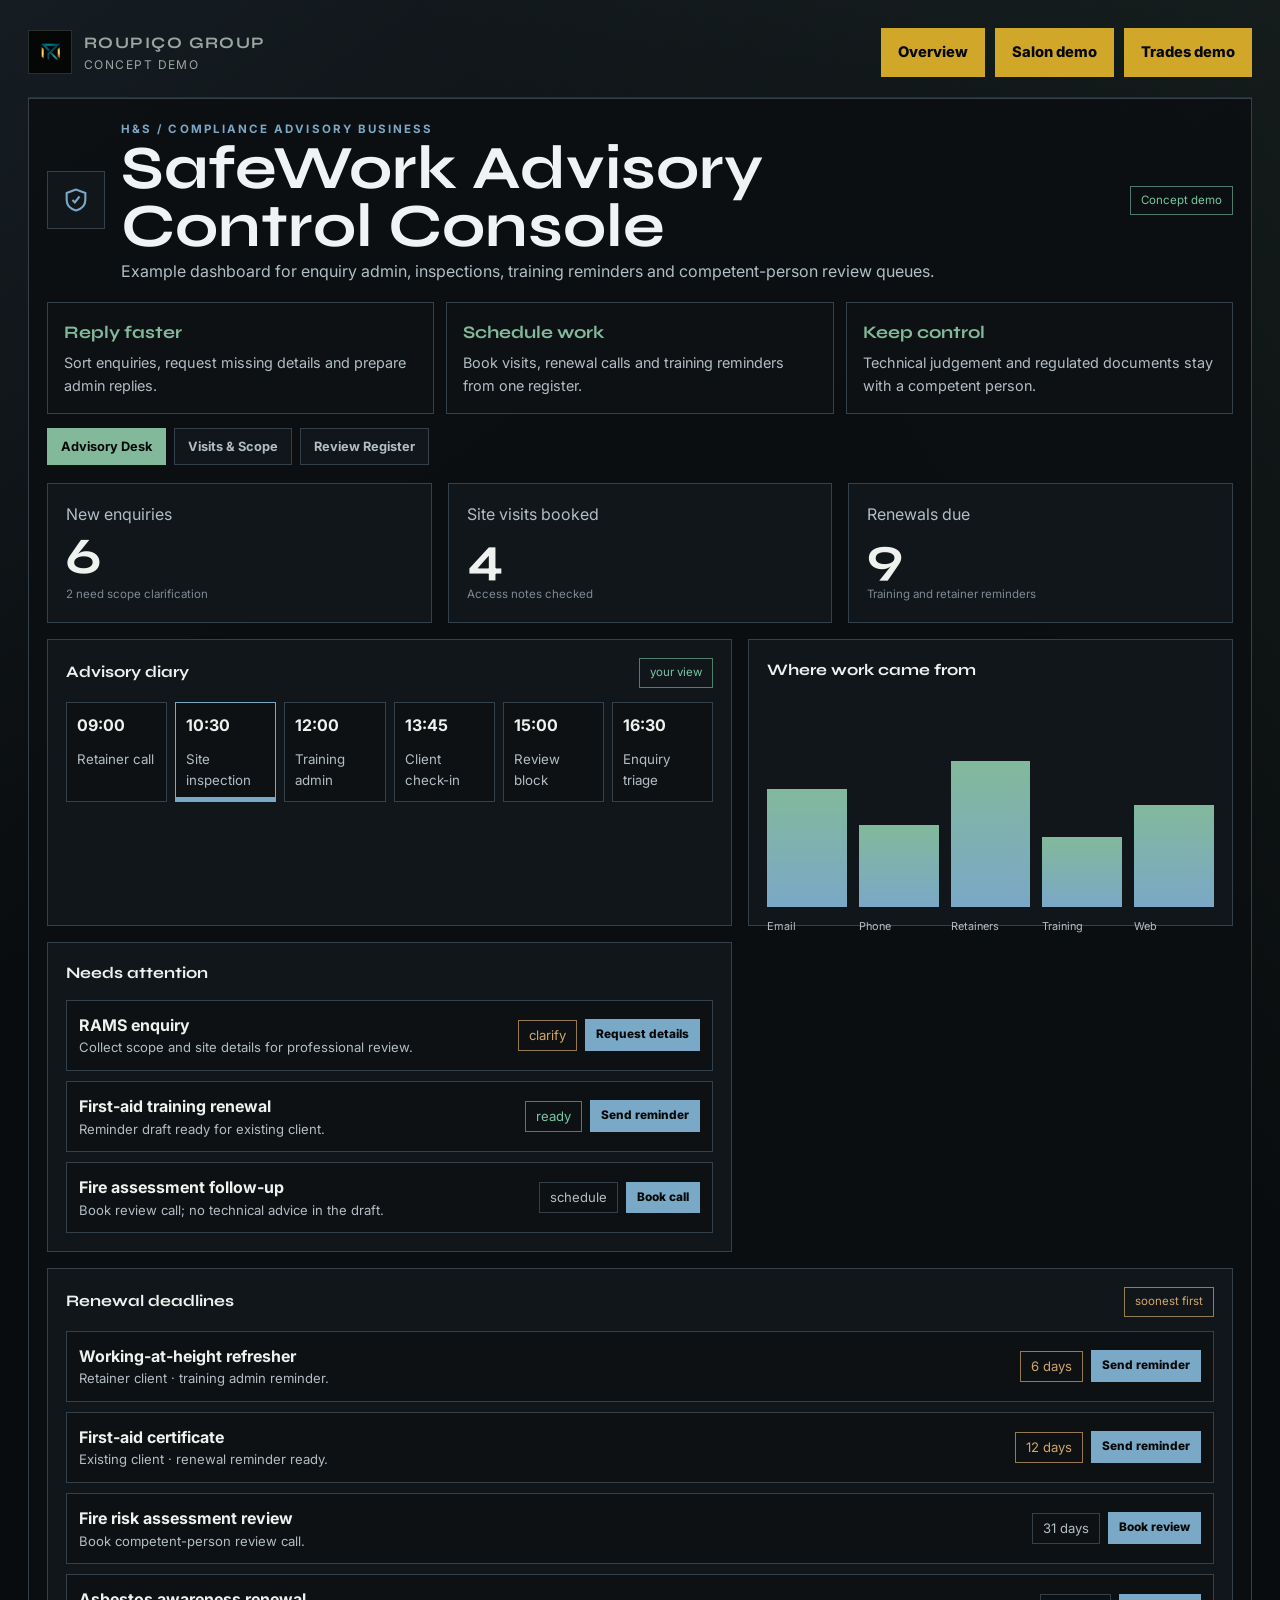
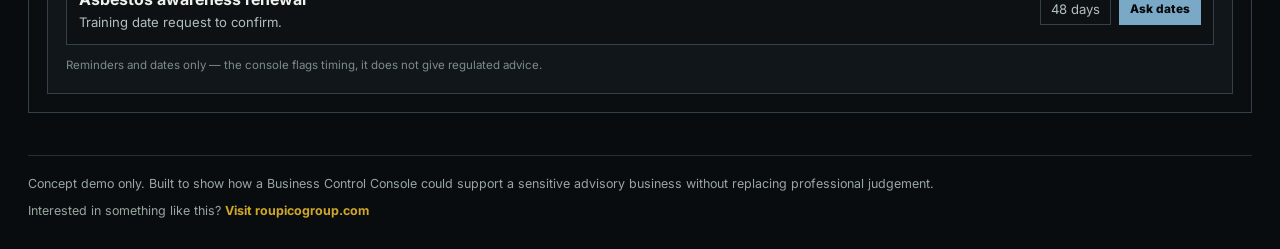
==== commit 0b674601: "Update 2.2.2.2" ====
--- a/safety.html
+++ b/safety.html
@@ -51,14 +51,6 @@
 
       <section class="screen active" data-tab-panel="today">
         <div class="screen-grid">
-          <aside class="panel span-12 assistant-strip action-focus">
-            <div class="panel-title"><h2>Suggested next action</h2><span class="status-pill warn">review</span></div>
-            <p>Send a clarification question before quoting the RAMS enquiry. The console should collect scope, site and activity details, not generate the document.</p>
-            <div class="draft-box">Draft ready: “Before I advise on the right route, could you confirm the site type, work activity, dates and who will be carrying out the work?”</div>
-            <div class="action-row"><button type="button">Send question</button><button type="button">Assign reviewer</button><button type="button">Log enquiry</button></div>
-            <p class="fine">Admin support only: the console does not generate RAMS, fire risk assessments, policies or compliance advice, and it does not write compliance documents.</p>
-          </aside>
-
           <article class="panel span-4">
             <div class="metric"><span>New enquiries</span><strong>6</strong><small>2 need scope clarification</small></div>
           </article>
--- a/styles.css
+++ b/styles.css
@@ -107,6 +107,25 @@
     #090c0e;
 }
 
+.theme-realestate {
+  --demo-bg: rgba(11, 15, 22, 0.9);
+  --demo-surface: #121823;
+  --demo-surface-2: #1a2230;
+  --demo-ink: #eef2f8;
+  --demo-muted: #aeb9cc;
+  --demo-quiet: #7c879b;
+  --demo-line: #303c50;
+  --demo-accent: #6f9bd9;
+  --demo-accent-2: #e0b667;
+  --demo-accent-soft: rgba(111, 155, 217, 0.18);
+  --demo-accent-2-soft: rgba(224, 182, 103, 0.13);
+  --demo-warning: #e0b667;
+  background:
+    linear-gradient(145deg, rgba(111, 155, 217, 0.14), transparent 36%),
+    linear-gradient(235deg, rgba(224, 182, 103, 0.10), transparent 34%),
+    #090c12;
+}
+
 a {
   color: inherit;
 }
@@ -204,6 +223,24 @@
   background: #e1bb3f;
   border-color: #e1bb3f;
   color: #070908;
+}
+
+.top-links a.lang-link {
+  background: transparent;
+  border-color: var(--teal);
+  color: var(--teal);
+  font-weight: 700;
+}
+
+.top-links a.lang-link::before {
+  content: "\1F310\00A0";
+}
+
+.top-links a.lang-link:hover,
+.top-links a.lang-link:focus {
+  background: var(--teal-soft);
+  border-color: var(--teal);
+  color: var(--text);
 }
 
 .hero {
@@ -398,6 +435,16 @@
   --demo-accent-2: #82b99b;
 }
 
+.demo-card-realestate {
+  --demo-surface: #121823;
+  --demo-surface-2: #1a2230;
+  --demo-muted: #aeb9cc;
+  --demo-quiet: #7c879b;
+  --demo-line: #303c50;
+  --demo-accent: #6f9bd9;
+  --demo-accent-2: #e0b667;
+}
+
 .dashboard-preview {
   align-self: stretch;
   background: color-mix(in srgb, var(--demo-surface) 58%, #030505);
@@ -816,14 +863,6 @@
   margin: 0;
 }
 
-.action-focus {
-  min-height: 190px;
-}
-
-.action-focus p {
-  font-size: 1.02rem;
-}
-
 .draft-box {
   background: color-mix(in srgb, var(--demo-surface) 68%, #030505);
   border-left: 3px solid var(--demo-accent-2);
@@ -896,6 +935,96 @@
   margin-top: 10px;
 }
 
+.client-search-panel {
+  display: grid;
+  gap: 16px;
+}
+
+.client-search {
+  display: grid;
+  gap: 8px;
+}
+
+.client-search span {
+  color: var(--demo-muted);
+  font-size: 0.82rem;
+  font-weight: 800;
+  text-transform: uppercase;
+}
+
+.client-search input {
+  background: color-mix(in srgb, var(--demo-surface) 72%, #030505);
+  border: 1px solid var(--demo-line);
+  color: var(--demo-ink);
+  font: 700 1rem var(--body);
+  min-height: 46px;
+  padding: 0 13px;
+  width: 100%;
+}
+
+.client-search input:focus {
+  border-color: var(--demo-accent);
+  outline: 2px solid var(--demo-accent-soft);
+}
+
+.client-profile {
+  align-items: center;
+  background: color-mix(in srgb, var(--demo-surface) 68%, #030505);
+  border: 1px solid var(--demo-line);
+  display: flex;
+  gap: 14px;
+  justify-content: space-between;
+  padding: 16px;
+}
+
+.client-profile h3 {
+  color: var(--demo-ink);
+  font-size: 1.35rem;
+  margin: 2px 0;
+}
+
+.client-profile p {
+  color: var(--demo-muted);
+  margin: 0;
+}
+
+.profile-actions {
+  display: flex;
+  flex-wrap: wrap;
+  gap: 8px;
+  justify-content: flex-end;
+}
+
+.note-grid {
+  display: grid;
+  gap: 10px;
+  grid-template-columns: repeat(2, 1fr);
+}
+
+.note-grid div {
+  background: color-mix(in srgb, var(--demo-surface) 68%, #030505);
+  border: 1px solid var(--demo-line);
+  min-height: 118px;
+  padding: 14px;
+}
+
+.note-grid strong,
+.note-grid span {
+  display: block;
+}
+
+.note-grid strong {
+  color: var(--demo-accent-2);
+  font-size: 0.78rem;
+  margin-bottom: 8px;
+  text-transform: uppercase;
+}
+
+.note-grid span {
+  color: var(--demo-muted);
+  font-size: 0.9rem;
+}
+
 .money-row {
   align-items: center;
   border-bottom: 1px solid var(--demo-line);
@@ -936,7 +1065,8 @@
 .lane-actions button,
 .job-card button,
 .money-row button,
-.client-table button {
+.client-table button,
+.profile-actions button {
   background: var(--demo-accent-2);
   border: 1px solid var(--demo-accent-2);
   color: #070908;
@@ -950,7 +1080,8 @@
 .lane-actions button:first-of-type,
 .job-card button,
 .money-row button,
-.client-table button {
+.client-table button,
+.profile-actions button:first-child {
   background: var(--demo-accent);
   border-color: var(--demo-accent);
 }
@@ -964,7 +1095,9 @@
 .money-row button:hover,
 .money-row button:focus,
 .client-table button:hover,
-.client-table button:focus {
+.client-table button:focus,
+.profile-actions button:hover,
+.profile-actions button:focus {
   filter: brightness(1.08);
 }
 
@@ -1006,6 +1139,109 @@
   background: var(--demo-surface-2);
   font-weight: 800;
   text-transform: uppercase;
+}
+
+.portal-link {
+  border: 1px solid var(--demo-line);
+  color: var(--demo-accent);
+  font-size: 0.72rem;
+  font-weight: 700;
+  line-height: 1;
+  padding: 8px 10px;
+  text-decoration: none;
+}
+
+.portal-link:hover,
+.portal-link:focus {
+  border-color: var(--demo-accent);
+  color: var(--demo-ink);
+}
+
+.email-list {
+  display: grid;
+  gap: 10px;
+}
+
+.email-item {
+  background: color-mix(in srgb, var(--demo-surface) 68%, #030505);
+  border: 1px solid var(--demo-line);
+  border-left: 3px solid var(--demo-line);
+  color: var(--demo-ink);
+  cursor: pointer;
+  font: inherit;
+  padding: 12px;
+  text-align: left;
+}
+
+.email-item strong,
+.email-item span {
+  display: block;
+}
+
+.email-item span {
+  color: var(--demo-muted);
+  font-size: 0.82rem;
+  margin-top: 4px;
+}
+
+.email-item.active {
+  border-color: var(--demo-accent);
+  border-left-color: var(--demo-accent-2);
+}
+
+.email-item:hover,
+.email-item:focus {
+  border-color: var(--demo-accent);
+}
+
+.email-compose {
+  display: grid;
+  gap: 0;
+}
+
+.email-meta {
+  display: grid;
+  gap: 10px;
+  margin-bottom: 12px;
+}
+
+.email-field {
+  align-items: baseline;
+  background: color-mix(in srgb, var(--demo-surface) 68%, #030505);
+  border: 1px solid var(--demo-line);
+  display: grid;
+  gap: 12px;
+  grid-template-columns: 72px 1fr;
+  padding: 10px 12px;
+}
+
+.email-field span {
+  color: var(--demo-muted);
+  font-size: 0.7rem;
+  letter-spacing: 0.08em;
+  text-transform: uppercase;
+}
+
+.email-field strong {
+  color: var(--demo-ink);
+  font-weight: 600;
+}
+
+.email-body {
+  background: var(--demo-surface-2);
+  border: 1px solid var(--demo-line);
+  color: var(--demo-muted);
+  line-height: 1.6;
+  min-height: 150px;
+  padding: 14px;
+  white-space: pre-line;
+}
+
+.email-sent {
+  border: 1px solid rgba(120, 198, 163, 0.6);
+  color: var(--green);
+  margin-top: 12px;
+  padding: 10px 12px;
 }
 
 .footer {
@@ -1066,7 +1302,8 @@
   .quote-pipeline,
   .calendar-strip,
   .help-strip,
-  .client-row {
+  .client-row,
+  .note-grid {
     grid-template-columns: repeat(2, 1fr);
   }
 
@@ -1093,8 +1330,19 @@
   .cash-figs,
   .help-strip,
   .client-row,
+  .client-profile,
+  .note-grid,
   .money-row {
     grid-template-columns: 1fr;
+  }
+
+  .client-profile {
+    align-items: flex-start;
+    display: grid;
+  }
+
+  .profile-actions {
+    justify-content: flex-start;
   }
 
   .help-item {
